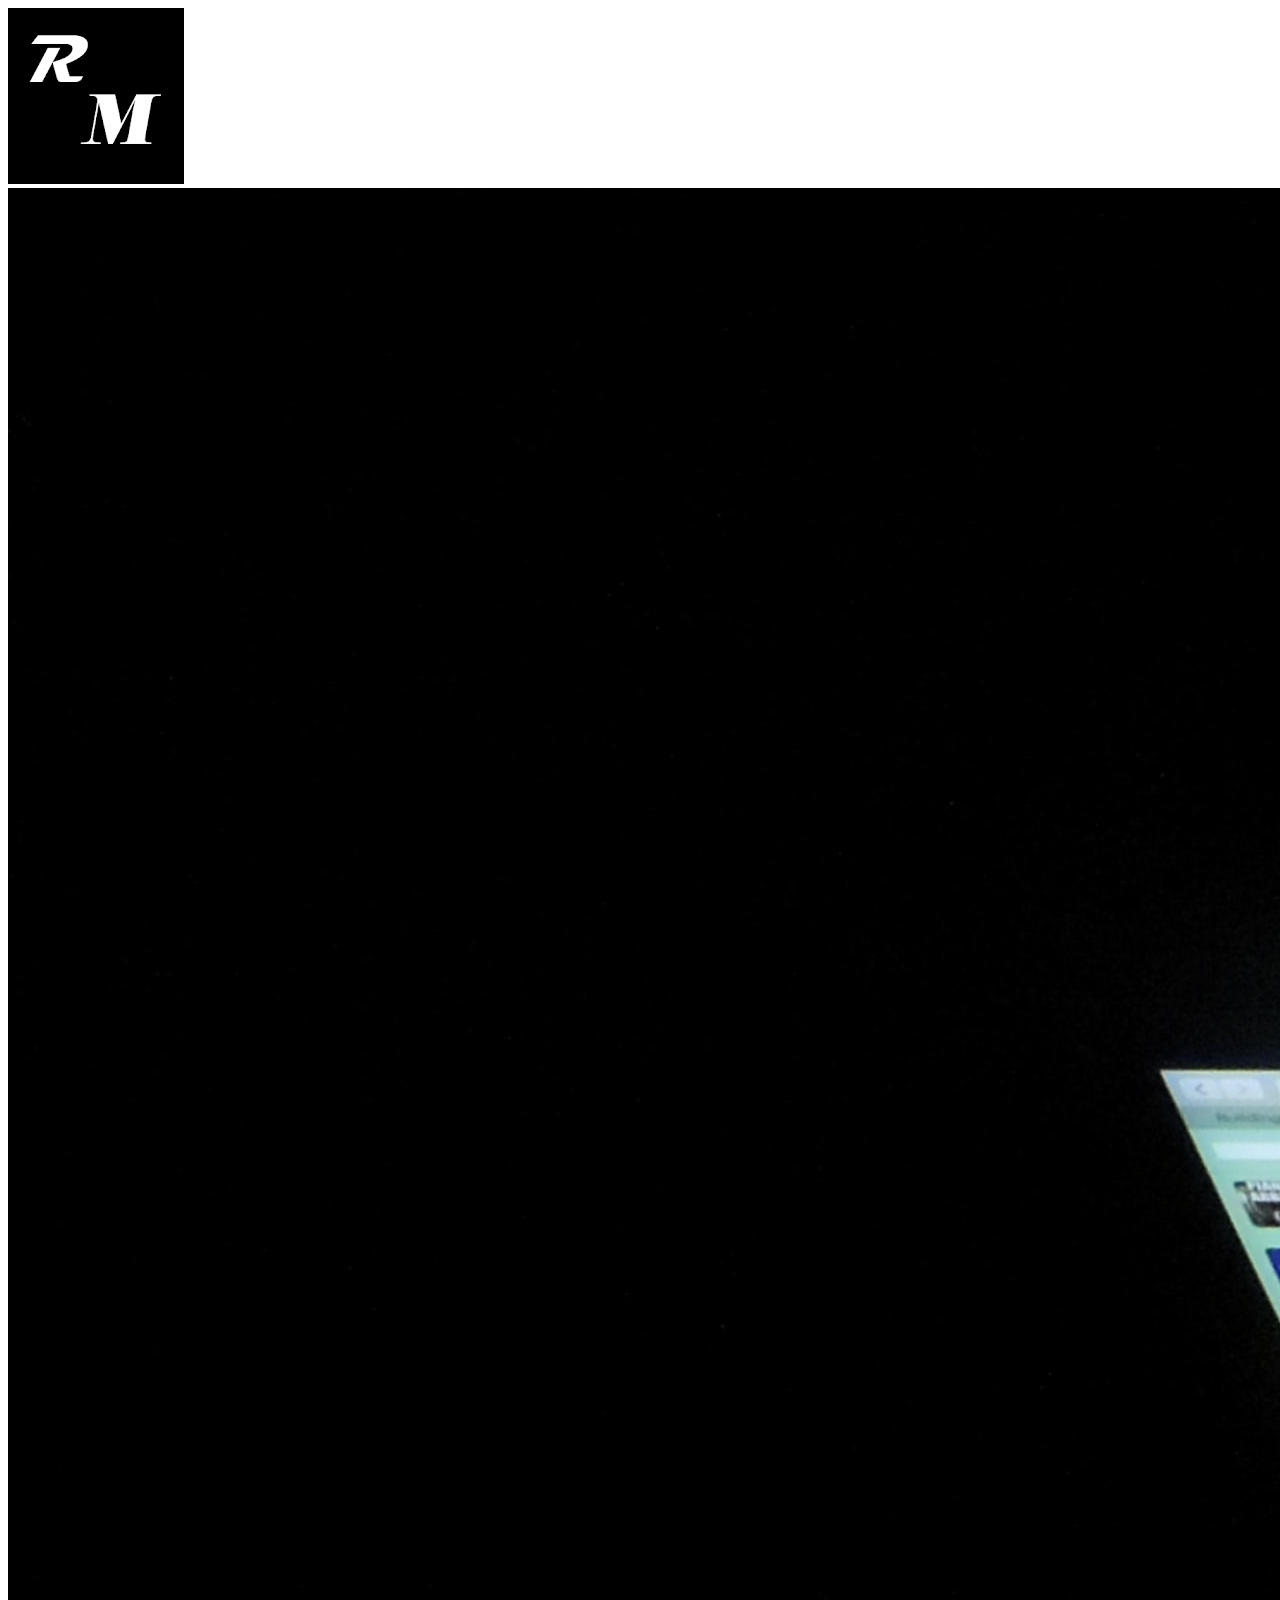
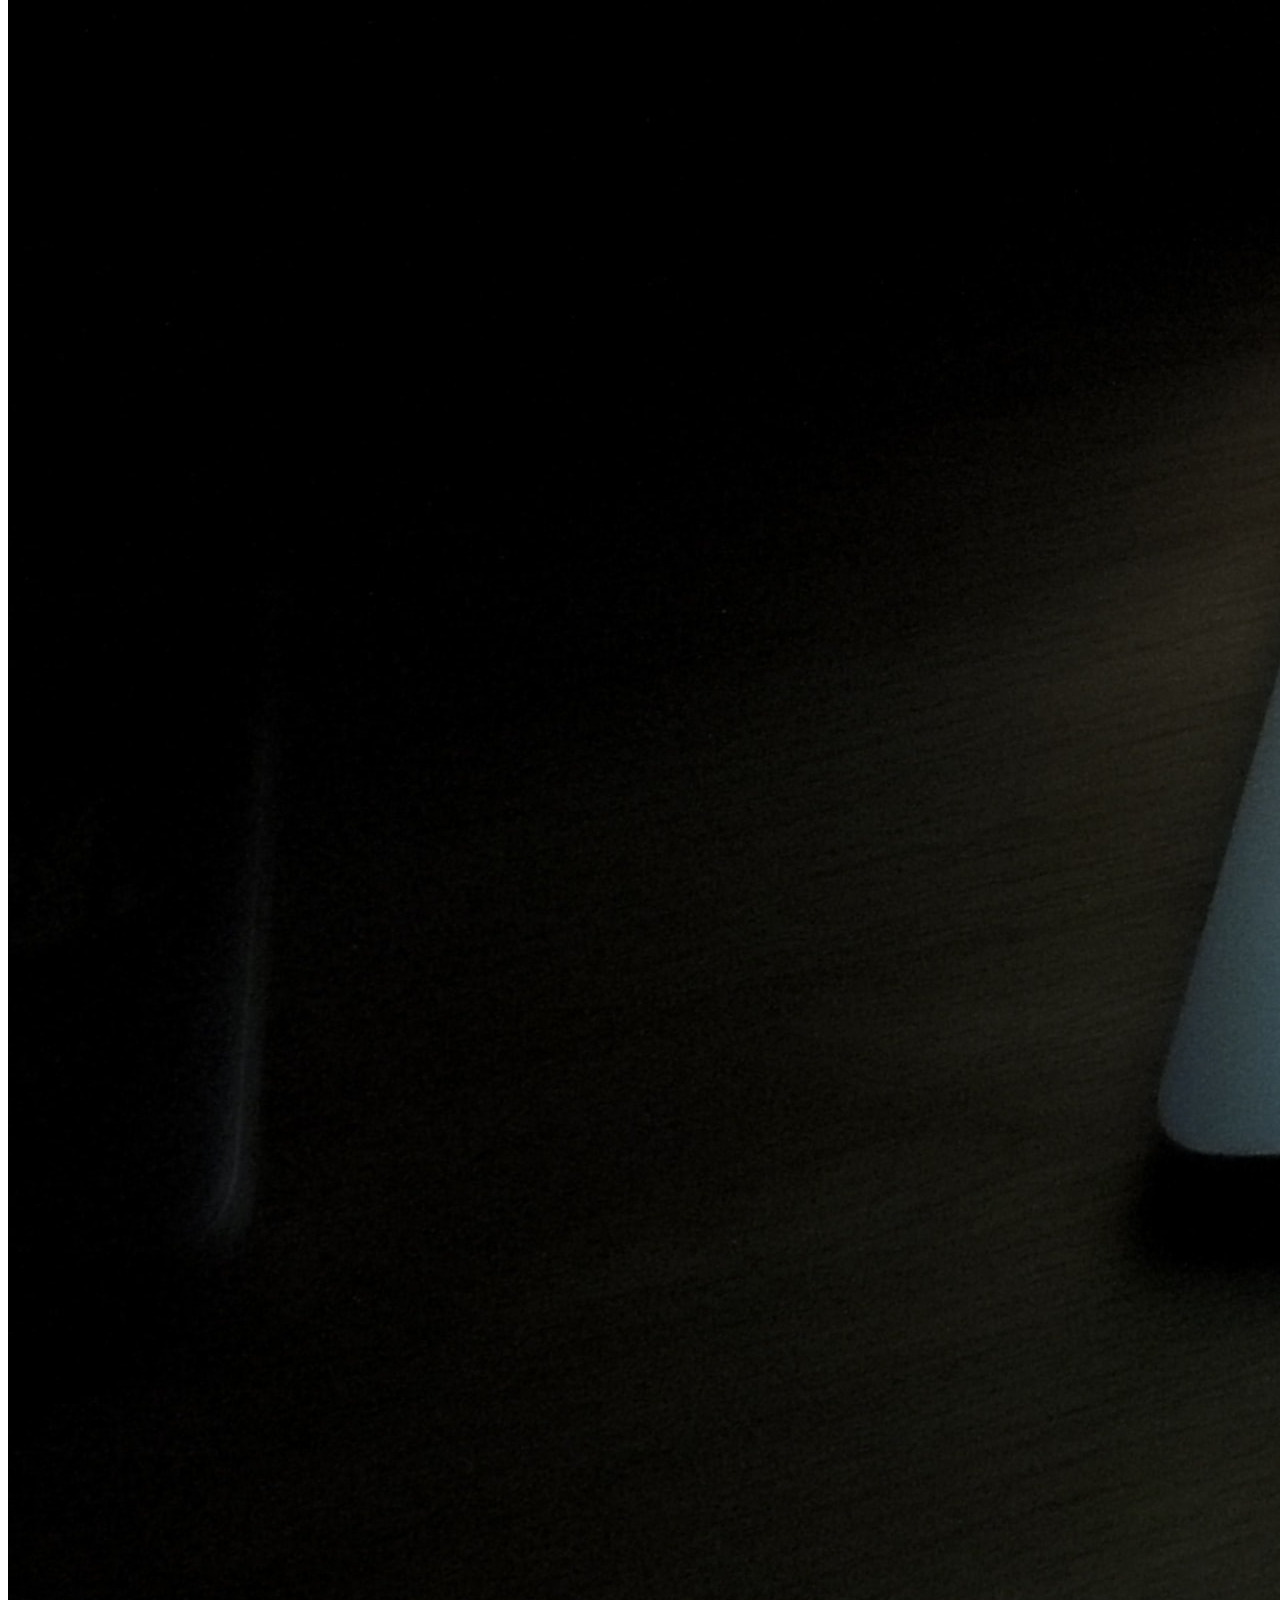
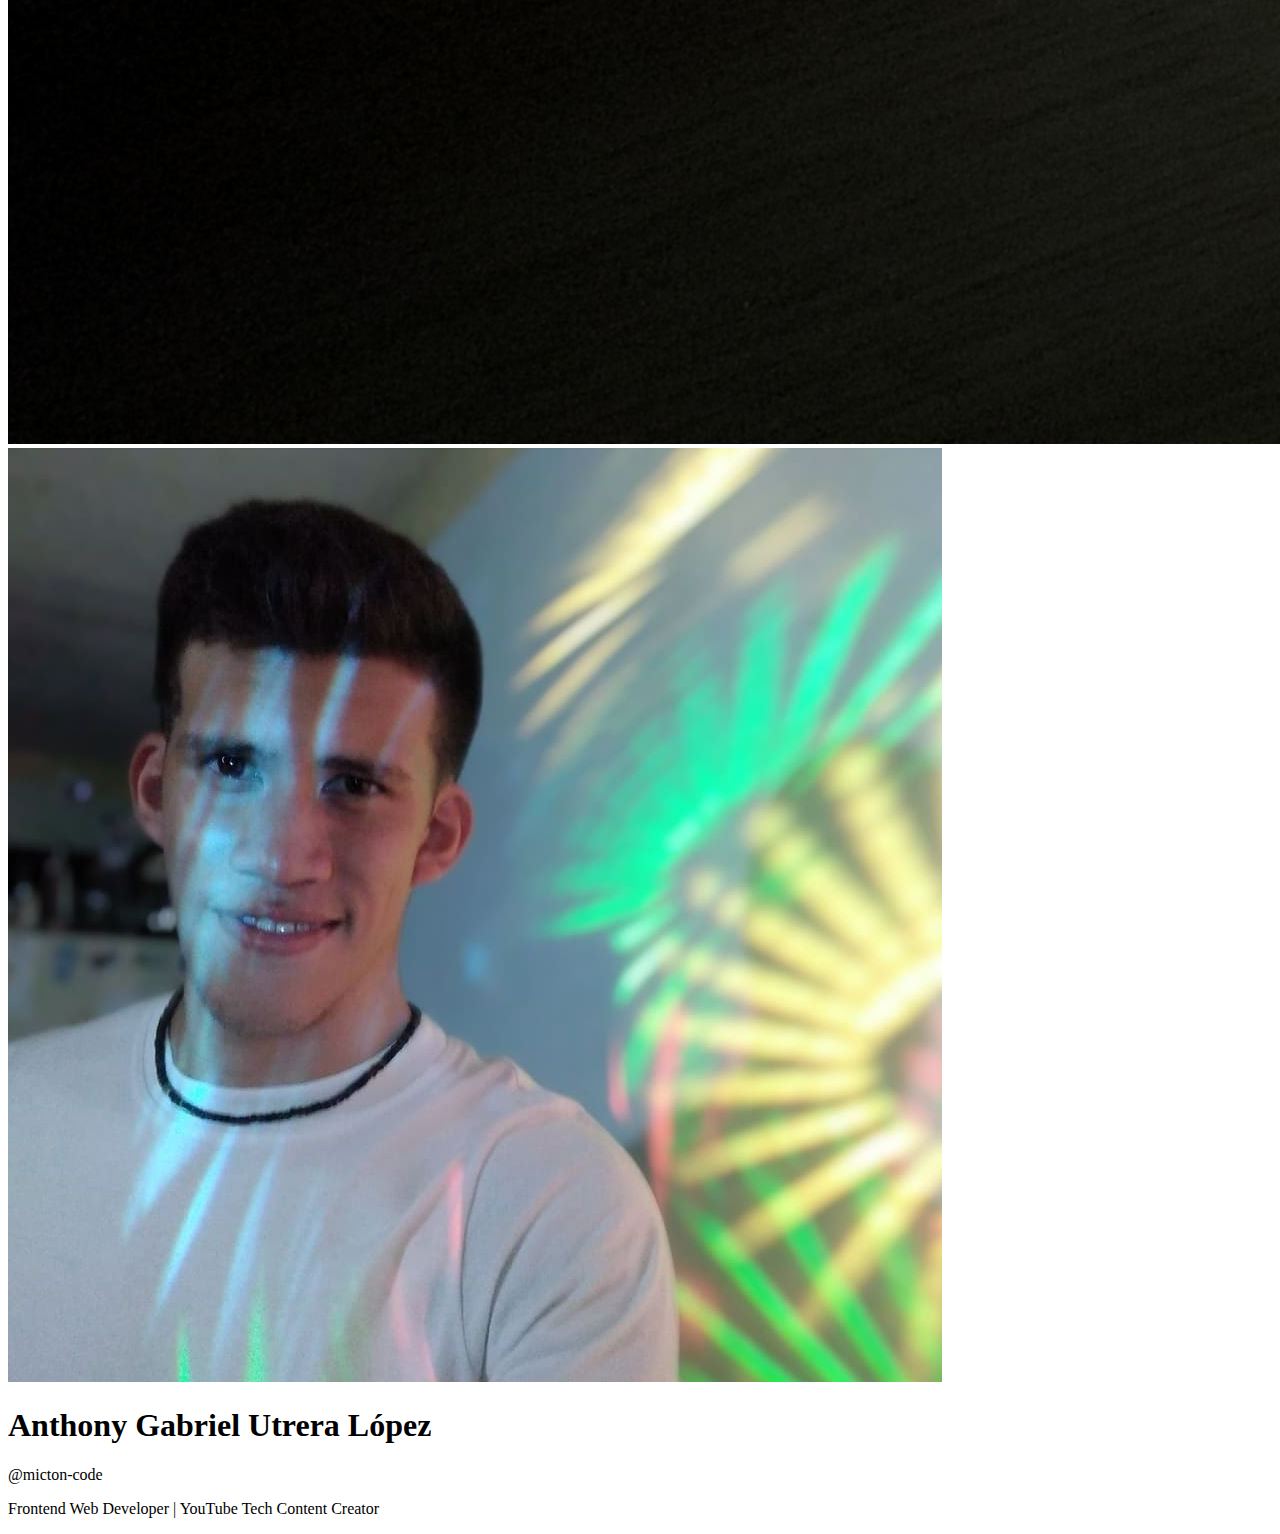
==== index.html @ 2269fe9c "Iniciando mi primer commit, en una practica" ====
<!DOCTYPE html>
<html lang="en">
<head>
    <meta charset="UTF-8">
    <meta http-equiv="X-UA-Compatible" content="IE=edge">
    <meta name="viewport" content="width=device-width, initial-scale=1.0">
    <title>Mi super título</title>
</head>
<body>
    <header>
        <div class="image-container" id="logo">
            <img src="./paginaOne/logo.jpg" alt="Logo"/>
        </div>
    </header>
    <section id="hero">
        <div class="image-container" id="computadora">
            <img src="/paginaOne/computadora.jpg" alt="Computadora"/>
        </div>
        <div class="informacion-contenedor">
            <div class="image-container" id="foto">
                <img src="./paginaOne/91253398_10207102554358568_5236414304692994048_n.jpg" alt="Mi foto"/>
            </div>
            <div class="informacion">
                <h1>Anthony Gabriel Utrera López</h1>
                <span>@micton-code</span>
                <p>Frontend Web Developer | YouTube Tech Content Creator</p>
            </div>
        </div>
    </section>
</body>
</html>
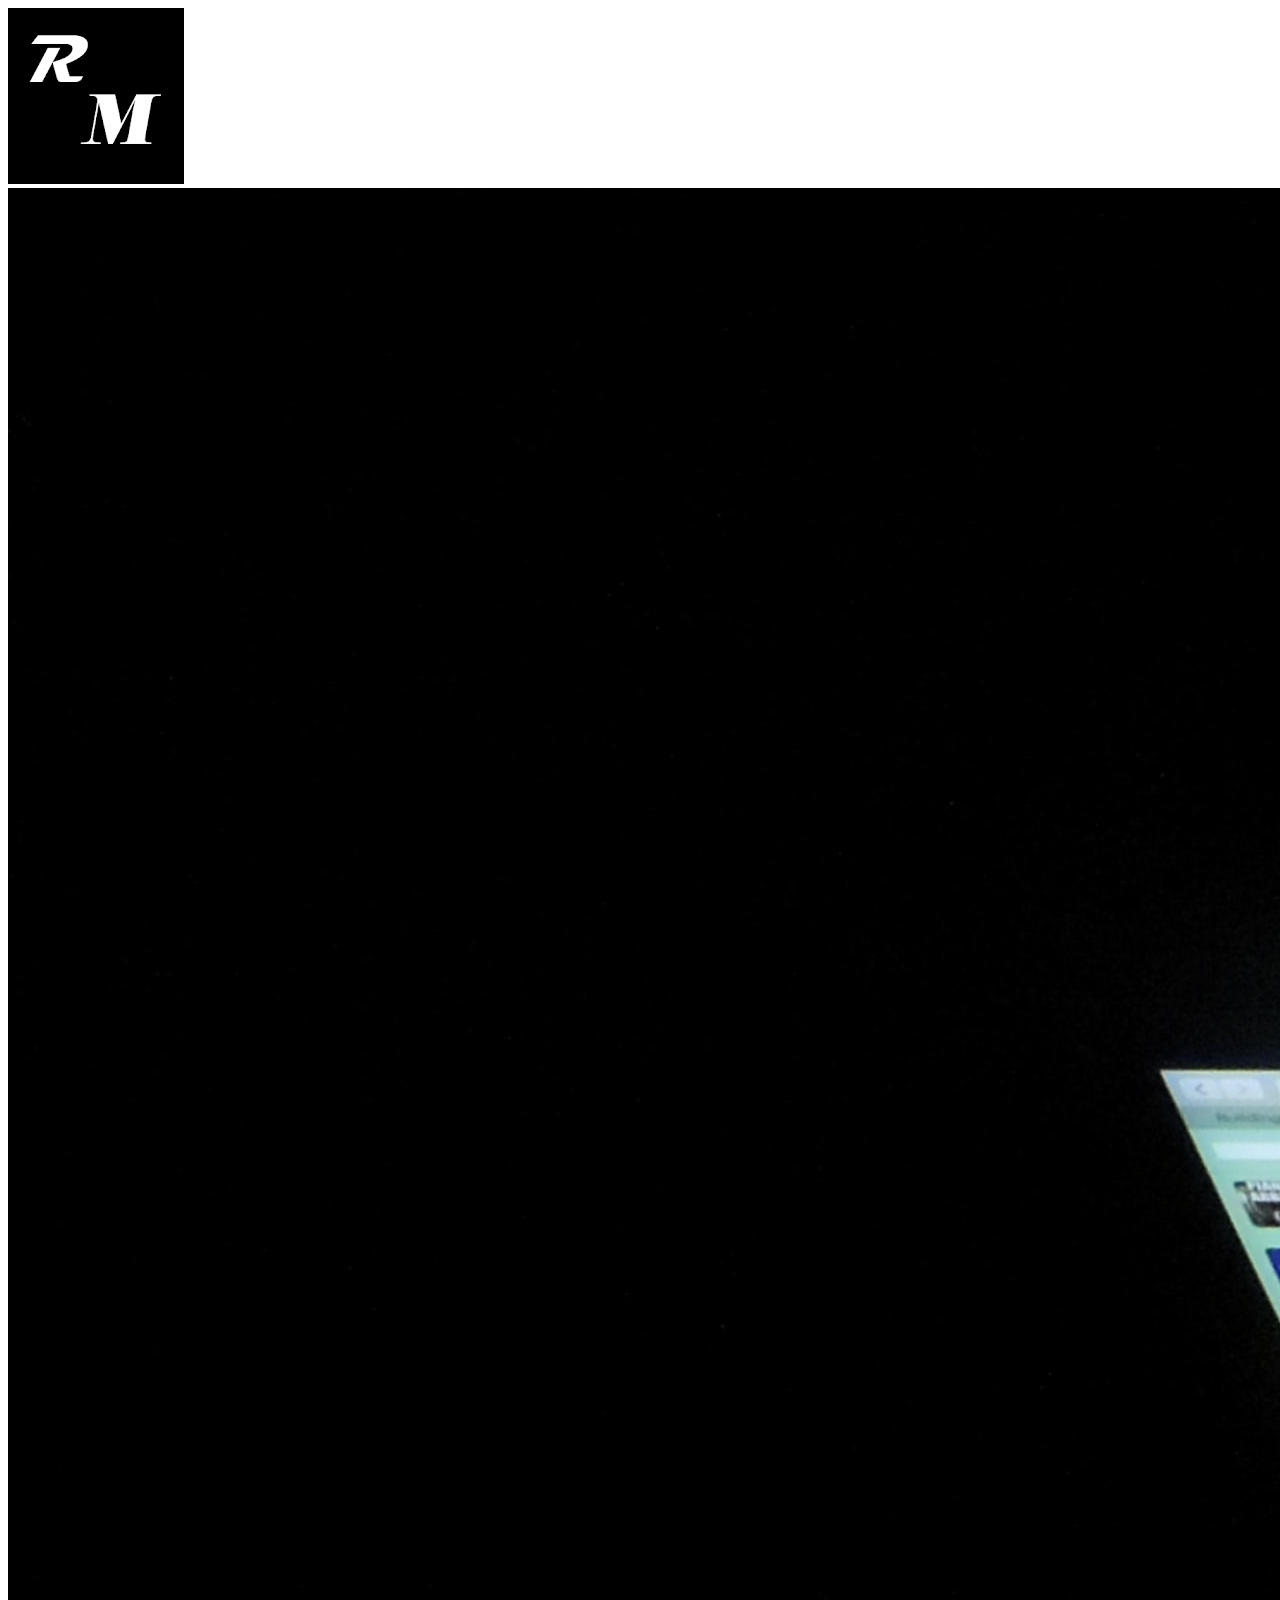
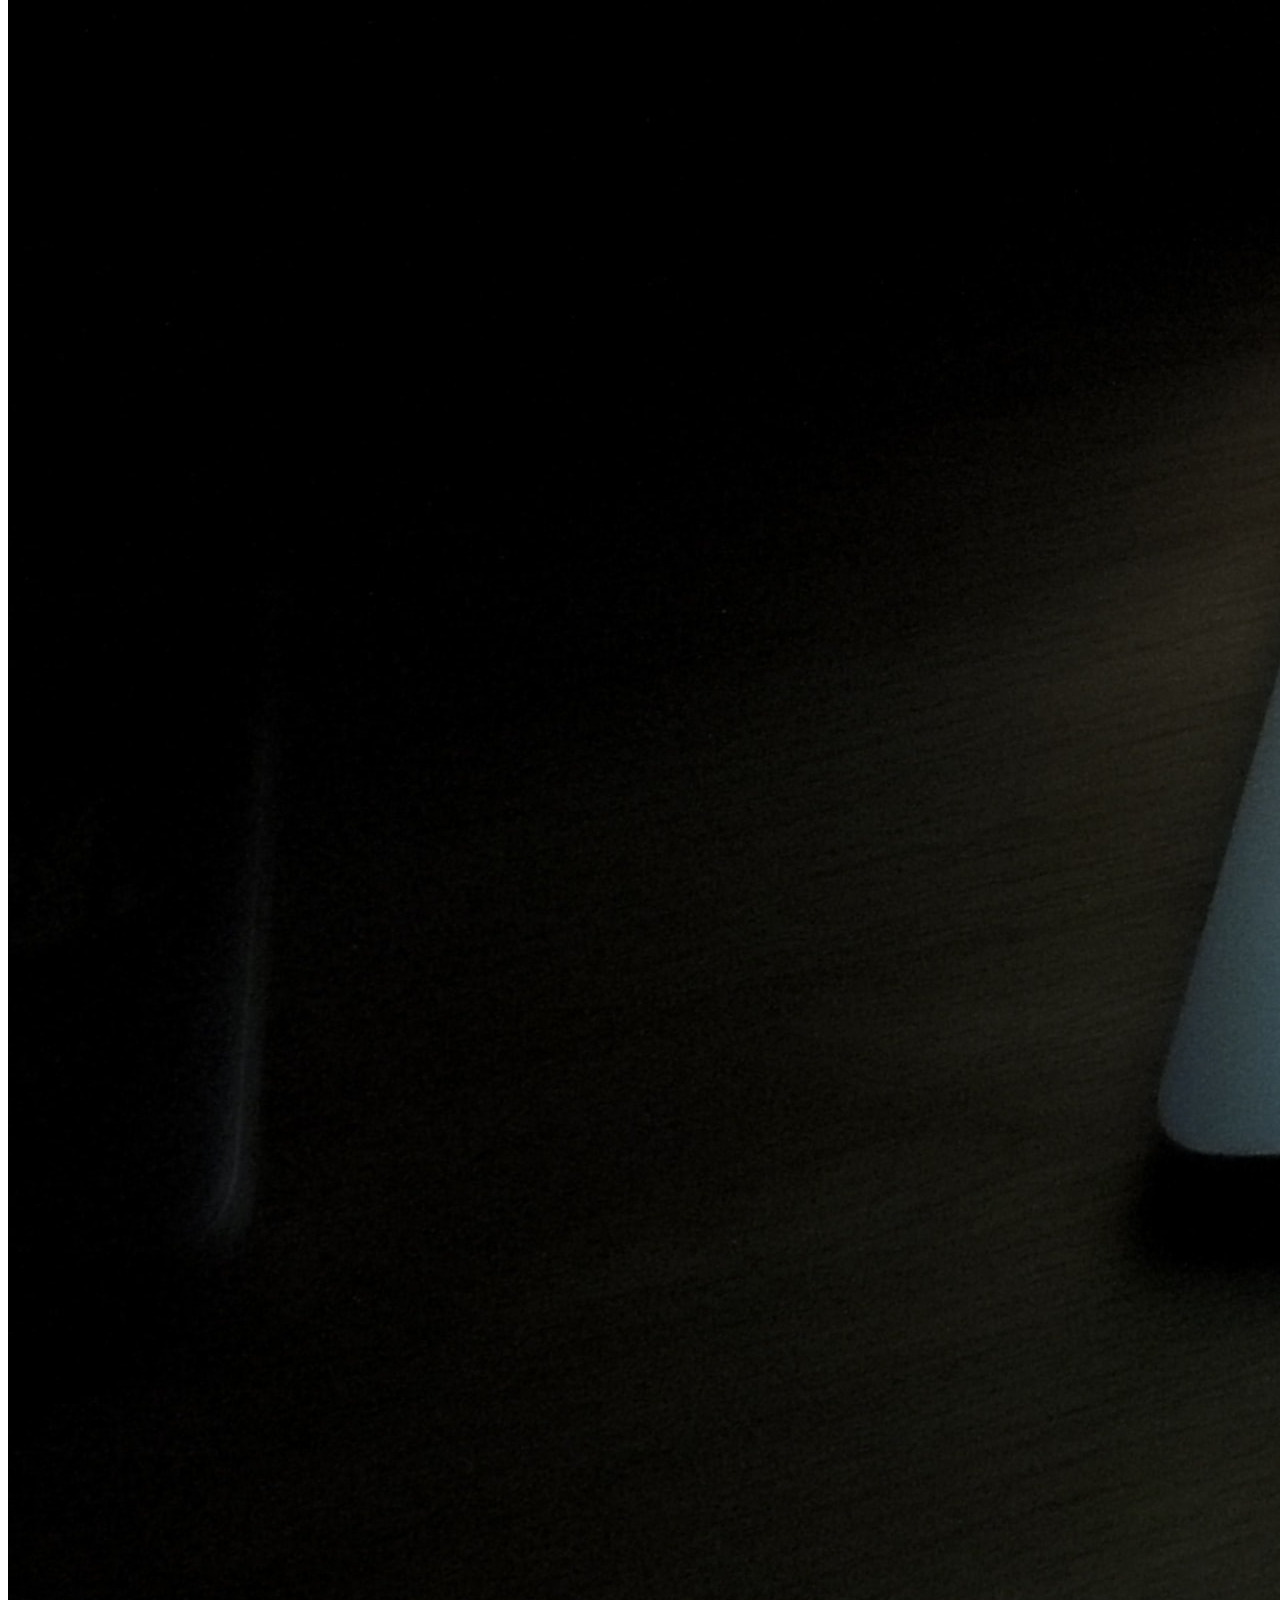
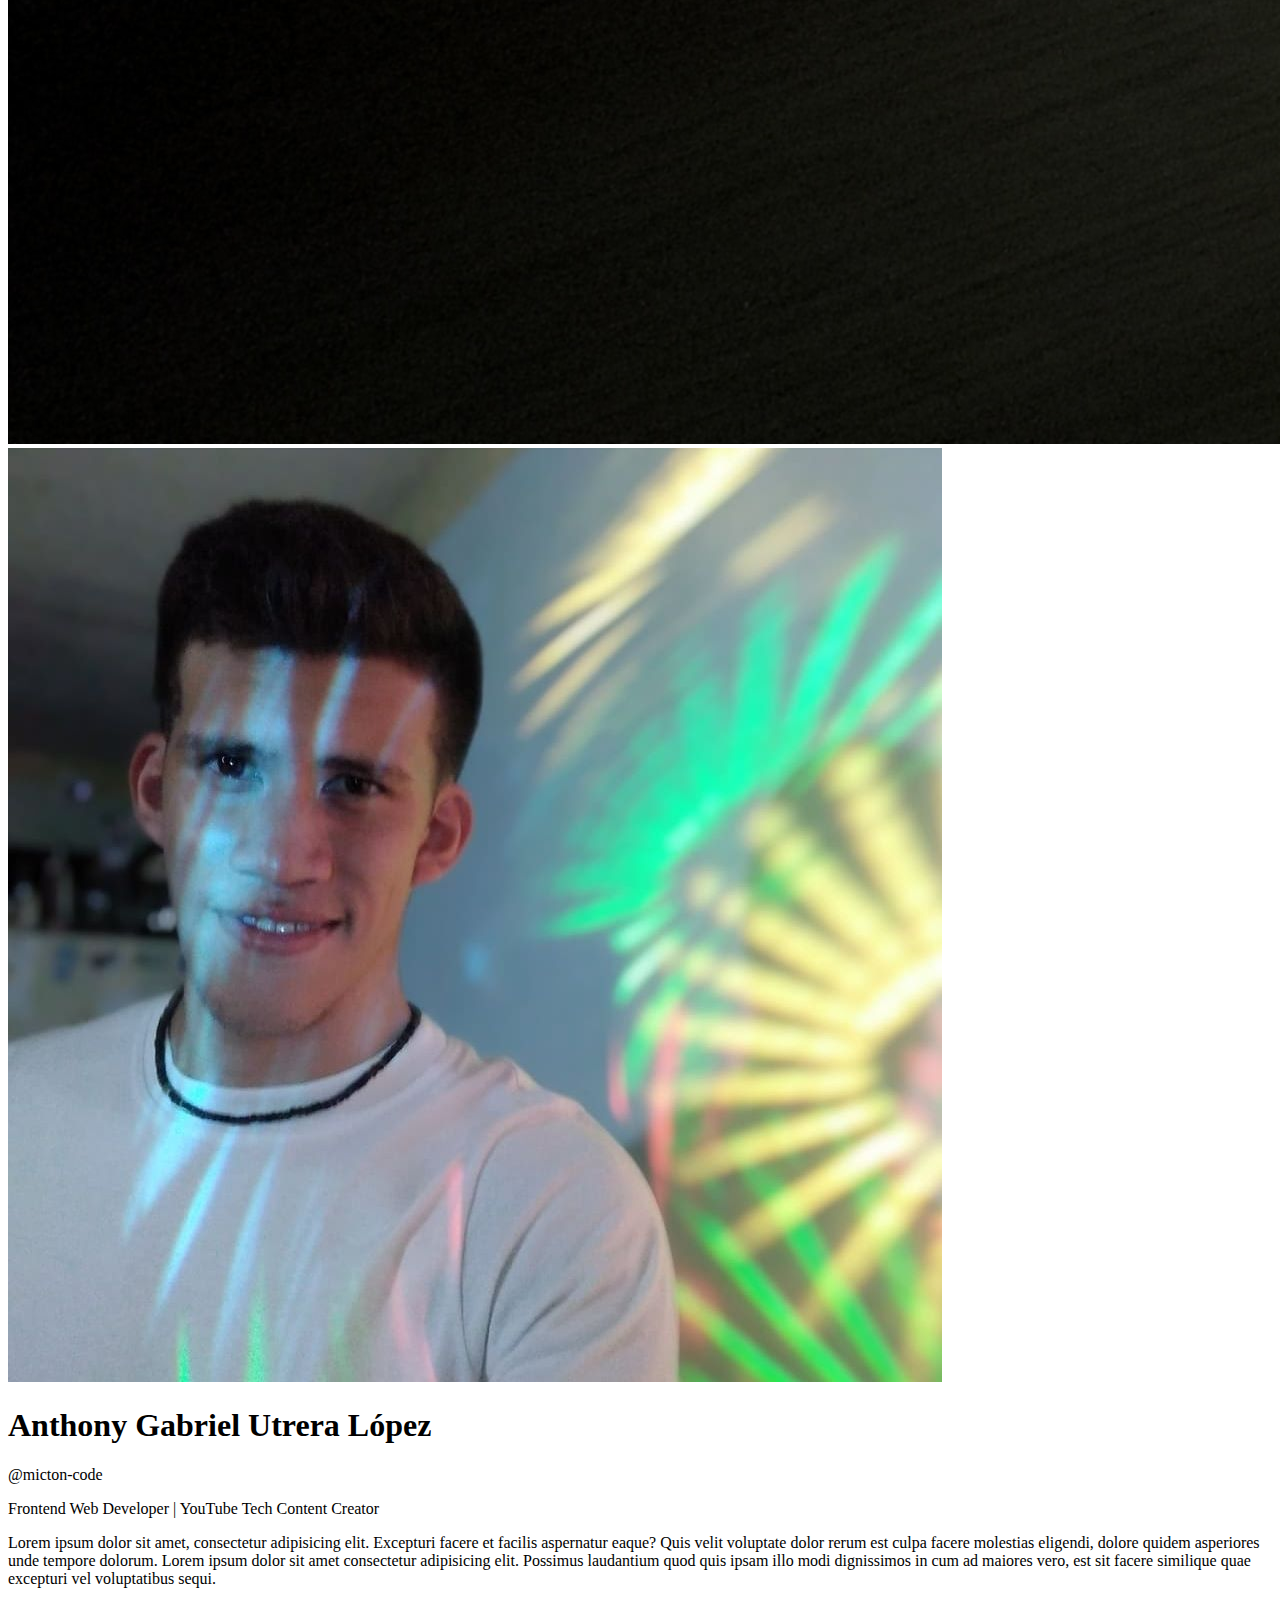
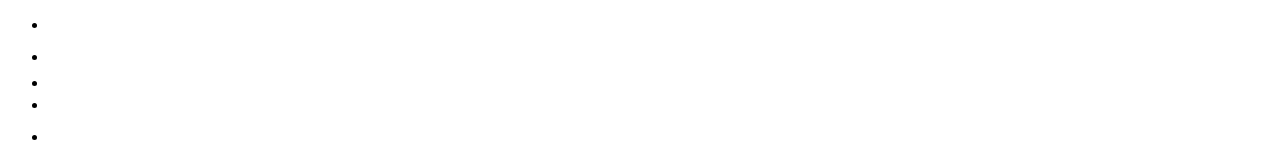
==== commit b431b3eb: "Se agrego el main, el cual contiene redes sociales y una descripcion" ====
--- a/index.html
+++ b/index.html
@@ -12,6 +12,7 @@
             <img src="./paginaOne/logo.jpg" alt="Logo"/>
         </div>
     </header>
+  
     <section id="hero">
         <div class="image-container" id="computadora">
             <img src="/paginaOne/computadora.jpg" alt="Computadora"/>
@@ -27,5 +28,35 @@
             </div>
         </div>
     </section>
+
+    <main>
+        <p>
+            Lorem ipsum dolor sit amet, consectetur adipisicing elit. Excepturi facere et facilis aspernatur eaque? Quis velit voluptate dolor rerum est culpa facere molestias eligendi, dolore quidem asperiores unde tempore dolorum.
+            Lorem ipsum dolor sit amet consectetur adipisicing elit. Possimus laudantium quod quis ipsam illo modi dignissimos in cum ad maiores vero, est sit facere similique quae excepturi vel voluptatibus sequi.
+        </p>
+        <ul class="social-icons">
+            
+            <li><a href="#" id="linkedIn" class="social-icon">
+                <img src="./paginaOne/linkedin.png" alt="linkedin">
+            </a></li>
+
+            <li><a href="#" id="gitHub" class="social-icon">
+                <img src="./paginaOne/github.png" alt="gitHub">
+            </a></li>
+
+            <li><a href="#" id="twitter" class="social-icon">
+                <img src="./paginaOne/twitter.png" alt="twitter">
+            </a></li>
+
+            <li><a href="#" id="youtube" class="social-icon">
+                <img src="./paginaOne/youtube.png" alt="youtube">
+            </a></li>
+
+            <li><a href="#" id="platzi" class="social-icon">
+                <img src="./paginaOne/platzi.png" alt="patzi">
+            </a></li>
+            
+        </ul>
+    </main>
 </body>
 </html>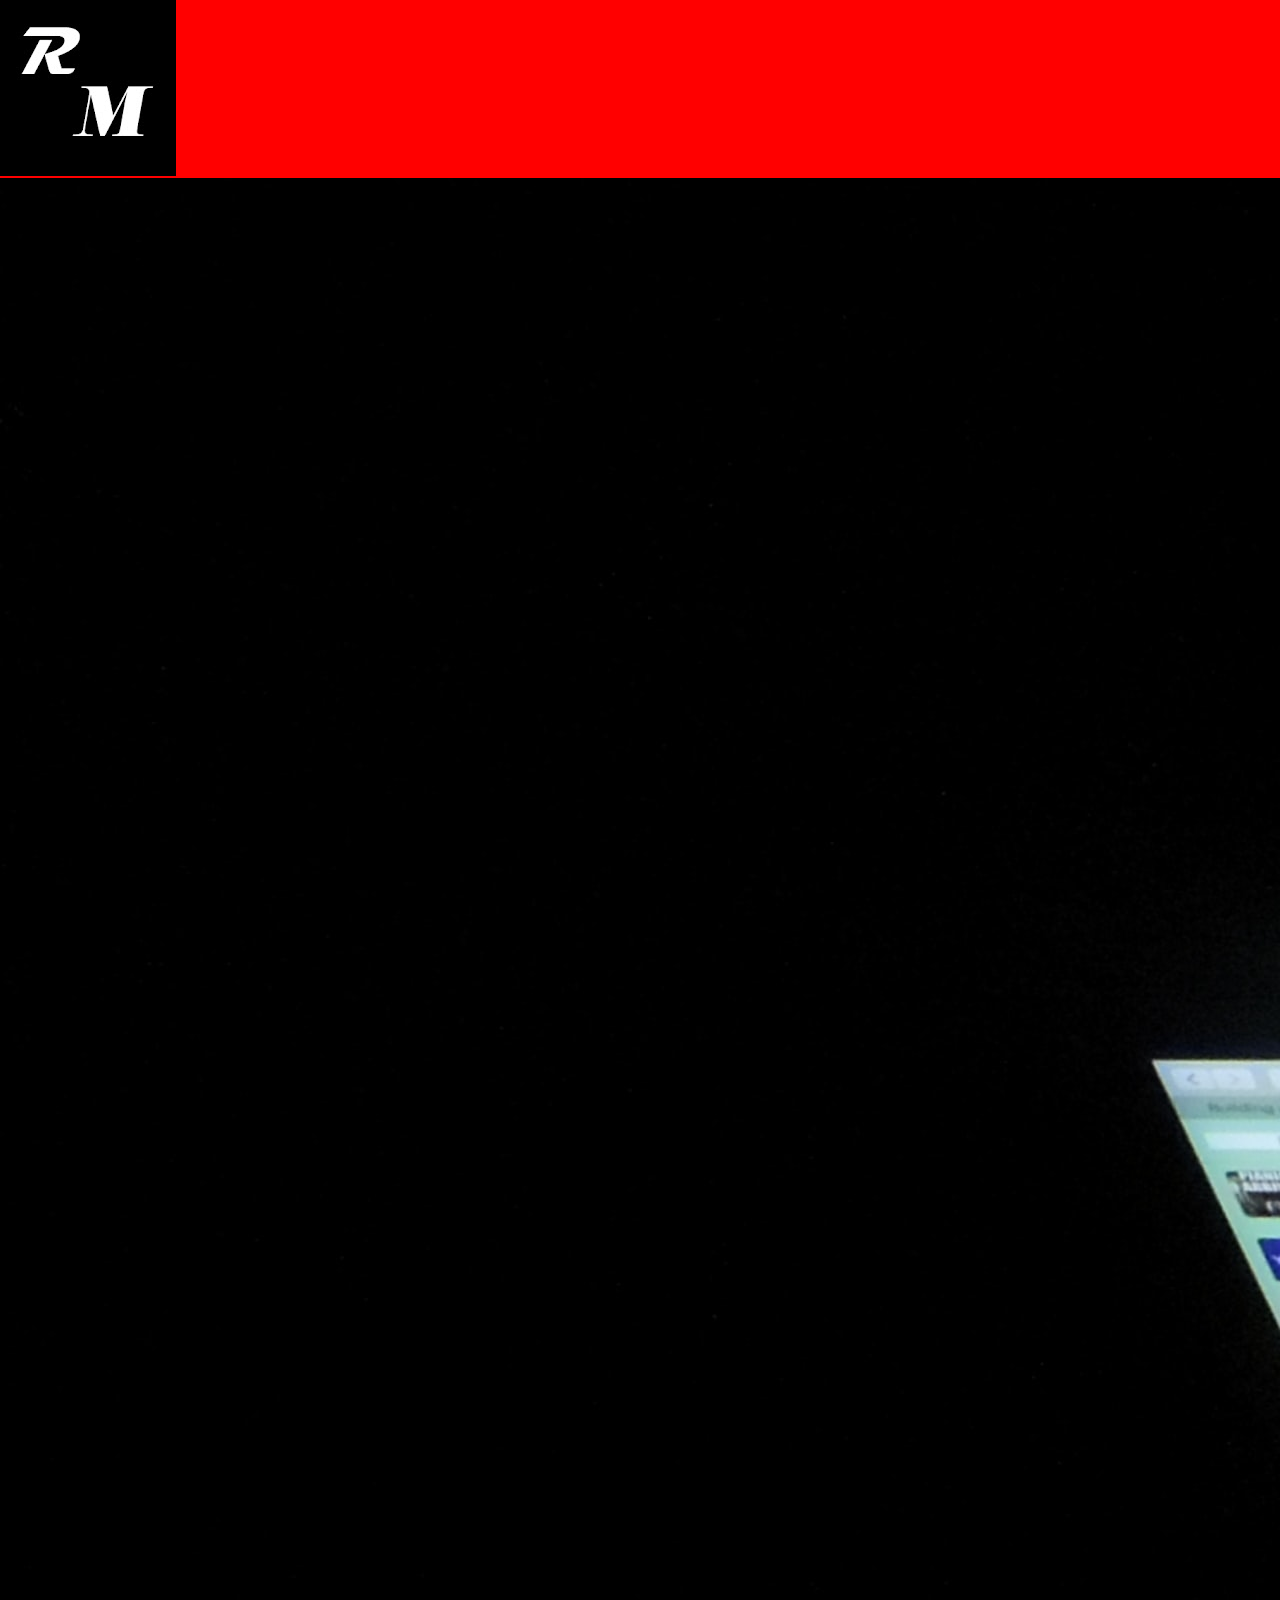
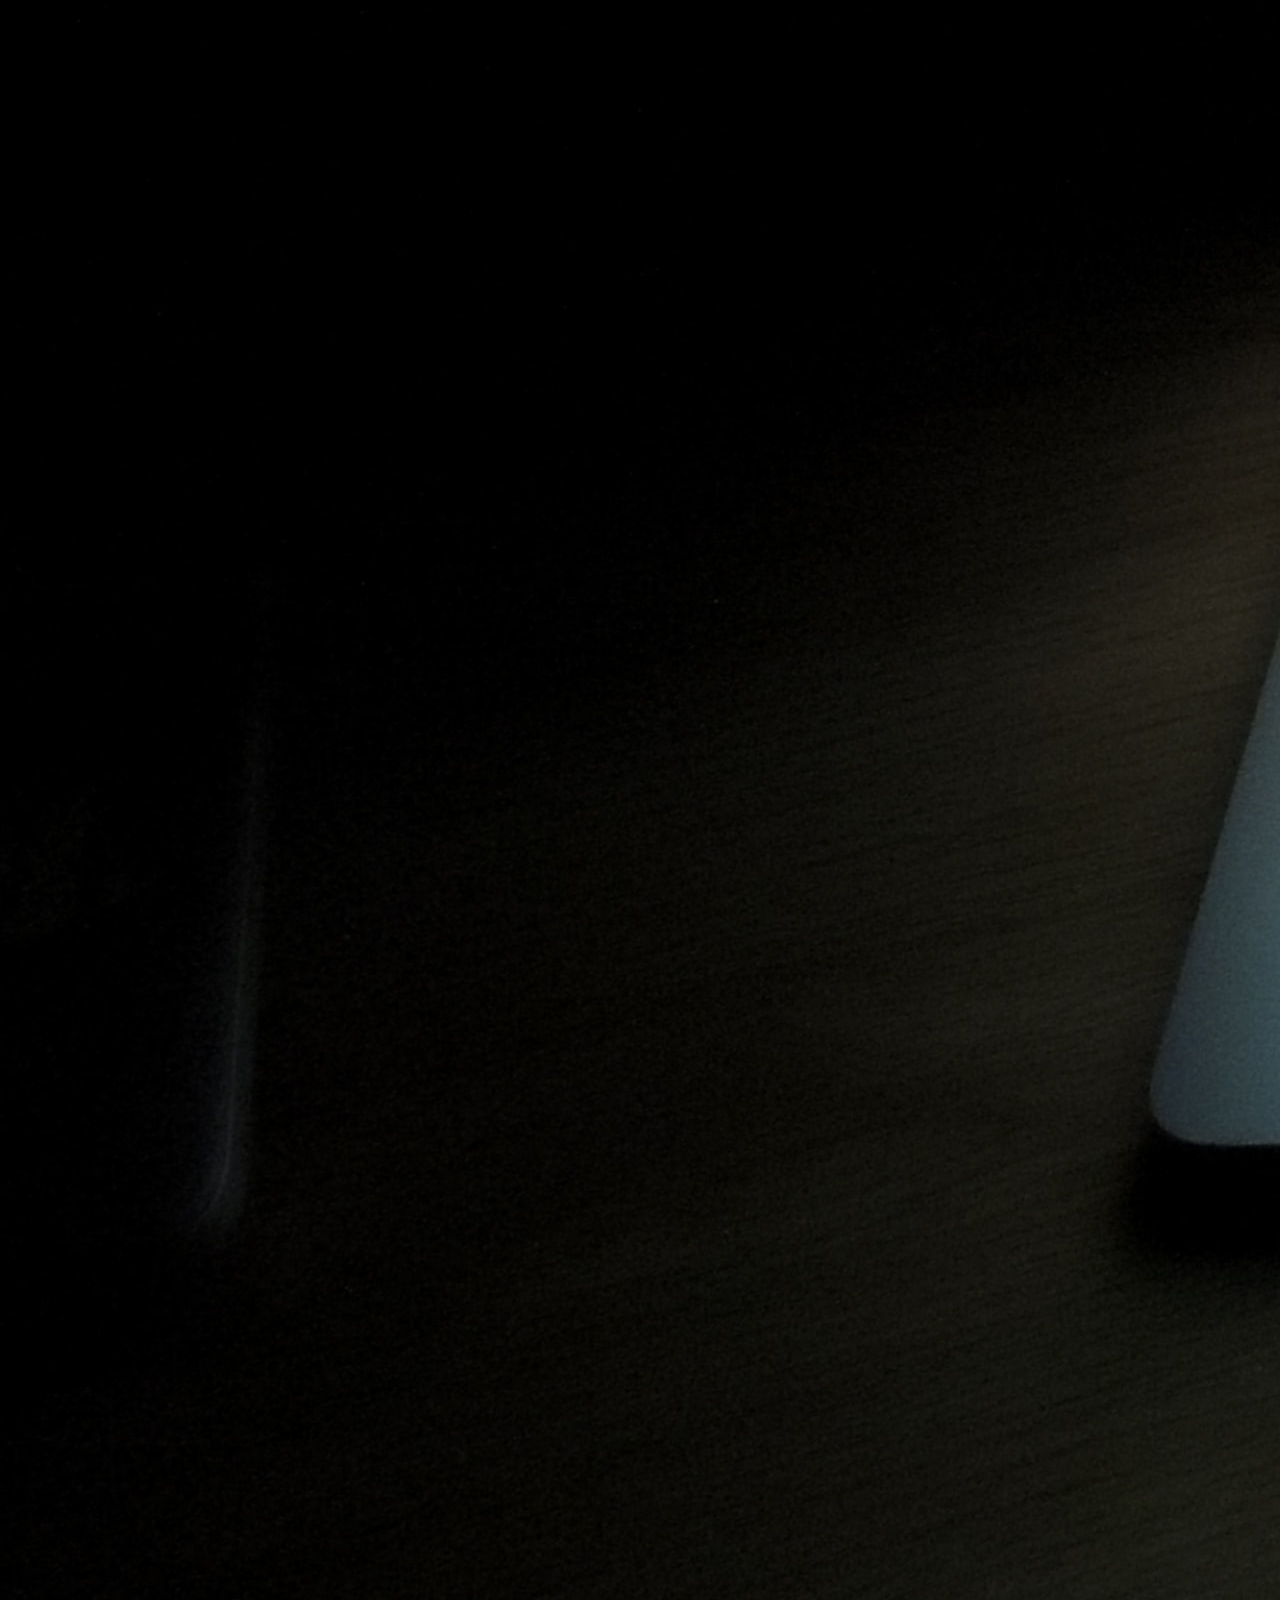
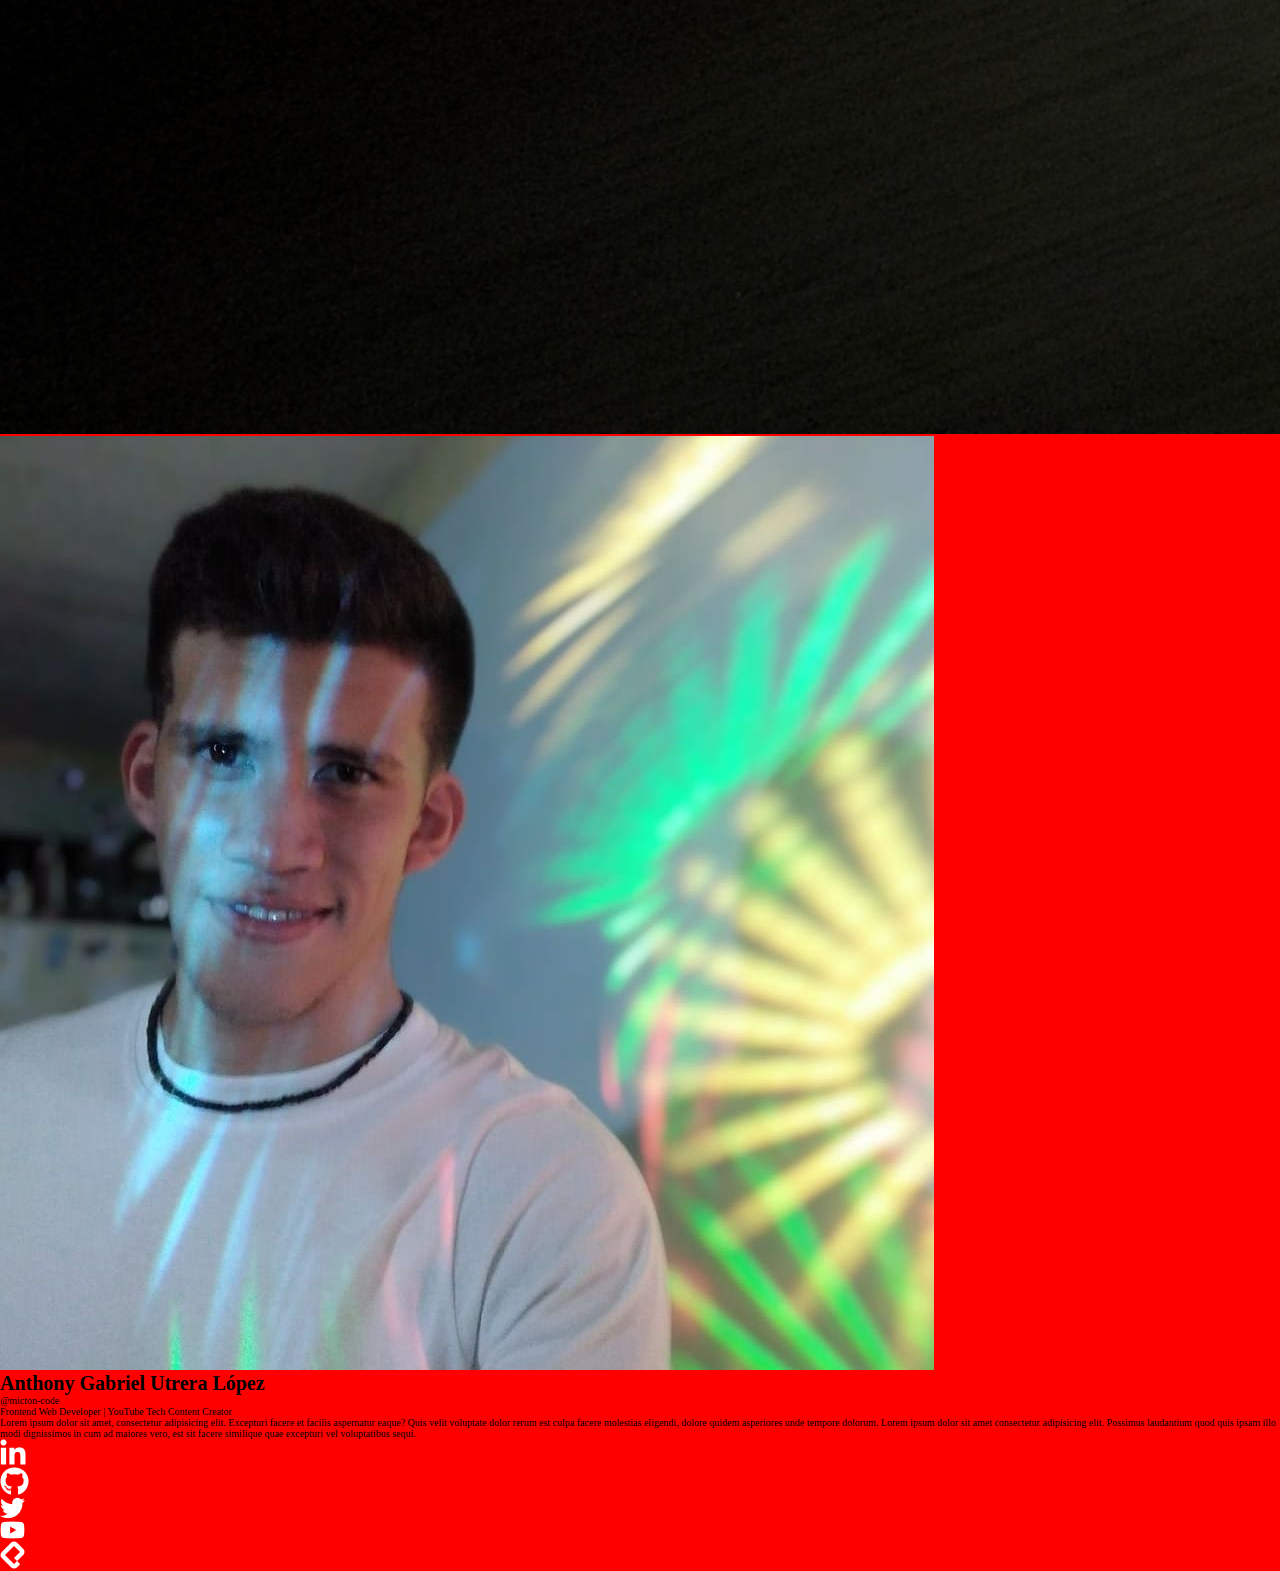
==== commit 36dc7a85: "Agrege al archivo style.css y comence a dar estilos" ====
--- a/index.html
+++ b/index.html
@@ -5,6 +5,7 @@
     <meta http-equiv="X-UA-Compatible" content="IE=edge">
     <meta name="viewport" content="width=device-width, initial-scale=1.0">
     <title>Mi super título</title>
+    <link rel="stylesheet" href="./css/style.css">
 </head>
 <body>
     <header>
--- a/css/style.css
+++ b/css/style.css
@@ -0,0 +1,11 @@
+*{
+    box-sizing: border-box;
+    margin: 0;
+    padding: 0;
+}
+html{
+    font-size: 62.5%;
+}
+body{
+    background-color: red;
+}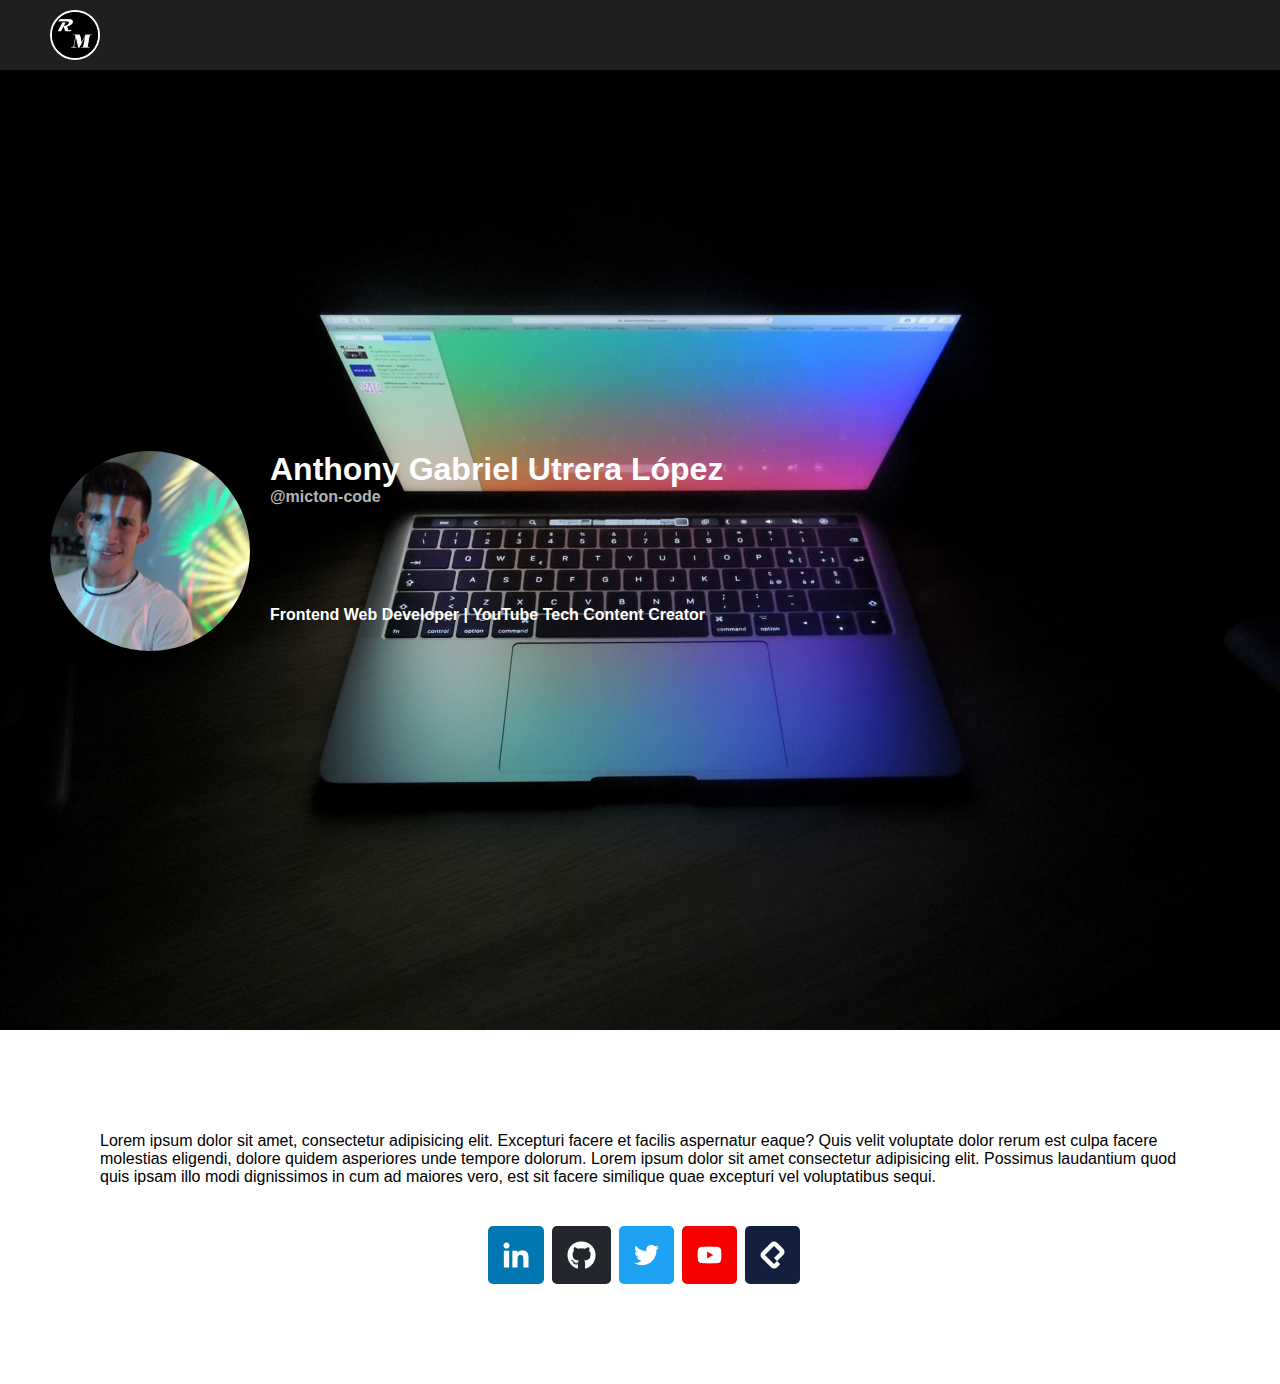
==== commit c422ddf7: "agrege la url de la imagen de la computadora" ====
--- a/index.html
+++ b/index.html
@@ -16,7 +16,7 @@
   
     <section id="hero">
         <div class="image-container" id="computadora">
-            <img src="/paginaOne/computadora.jpg" alt="Computadora"/>
+            <img src="./paginaOne/computadora.jpg" alt="Computadora"/>
         </div>
         <div class="informacion-contenedor">
             <div class="image-container" id="foto">
--- a/css/style.css
+++ b/css/style.css
@@ -3,9 +3,128 @@
     margin: 0;
     padding: 0;
 }
+
 html{
     font-size: 62.5%;
 }
+
 body{
-    background-color: red;
+    font-family: Arial, Helvetica, sans-serif ;
+    
+}
+
+/* Estilos generales*/
+
+.image-container {
+    display: flex;
+}
+.image-container img {
+    width: 100%;
+
+}
+
+/* Estilos de header */
+
+header{
+    background: #1f1f1f;
+    padding: 1rem 5rem;
+}
+
+#logo {
+    width: 5rem;
+}
+
+#logo img {
+    border-radius: 100% ;
+    border: .2rem solid #fff;
+}
+
+/* Estilos del hero */
+
+#hero {
+    position: relative;
+}
+
+#hero #computadora {
+    display: inline-block;
+    width: 100%; 
+}
+
+#hero .informacion-contenedor {
+    font-size: 1.6rem;
+    position: absolute;
+    top: 50%;
+    transform:  translateY(-50%);
+    left: 0;
+    width: 100%;
+    color: #fff;
+    padding: 0 5rem;
+    display: flex;
+}
+
+#hero .informacion-contenedor #foto {
+    width: 20rem;
+}
+
+#hero .informacion-contenedor #foto img {
+    border-radius: 100%;
+}
+
+#hero .informacion-contenedor .informacion {
+    margin-left: 2rem;
+    font-weight: bold;
+}
+
+#hero .informacion-contenedor .informacion span {
+    color: #b5b5b5;
+    margin-bottom: 10rem;
+    display: inline-block;
+}
+
+/* Estilos del main */
+
+main {
+    padding: 10rem;
+    font-size: 1.6rem;
+}
+
+main .social-icons {
+    display: flex;
+    justify-content: center;
+    margin-top: 4rem;
+    list-style: none;
+}
+
+main .social-icons li {
+    margin-left: 0.8rem;
+}
+
+main .social-icons .social-icon{
+    display: flex;
+    justify-content: center;
+    align-items: center;
+    padding: 1.5rem;
+    border-radius: .5rem;
+    width: 100%;
+    height: 100%;
+}
+
+main .social-icons #linkedIn {
+    background: #0077b0;
+}
+
+main .social-icons #gitHub {
+    background: #23272d;
+}
+
+main .social-icons #twitter {
+    background: #1da1f2;
+}
+
+main .social-icons #youtube {
+    background: #f70000;
+}
+
+main .social-icons #platzi {
+    background: #121f3d;
 }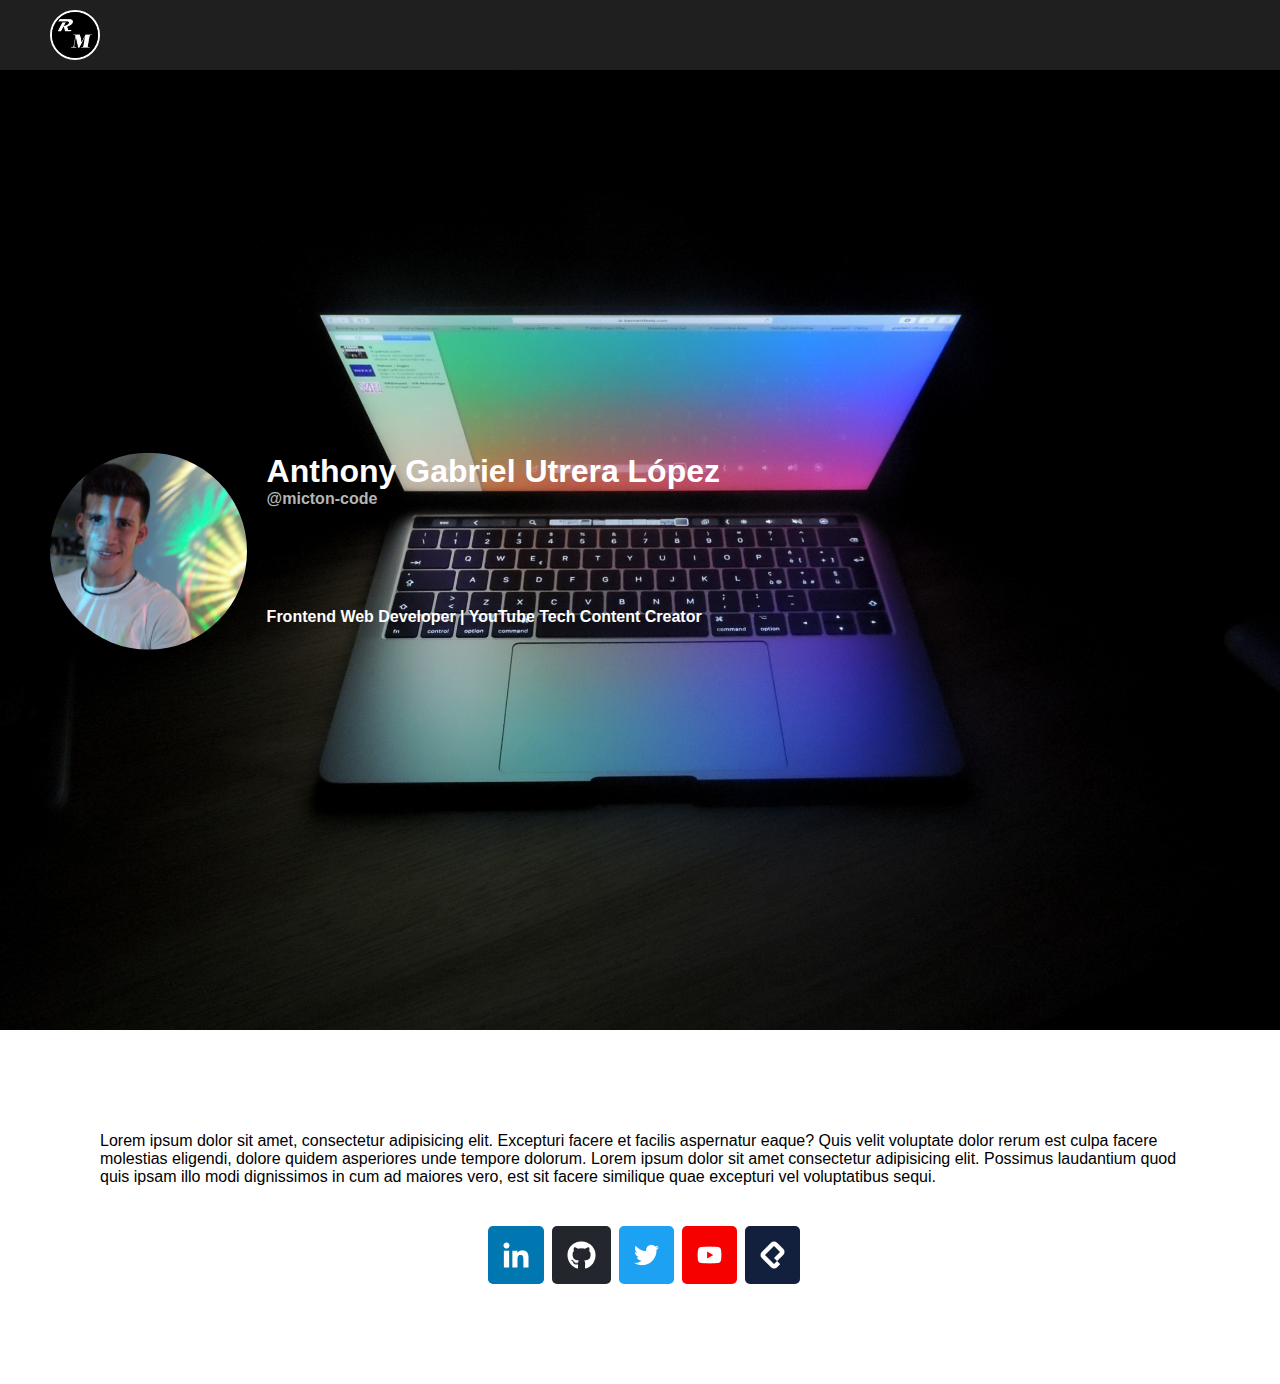
==== commit 766ba5b5: "coloque enlaces url de redes sociales y modifique un poco el tama;o de la foto de perfil" ====
--- a/index.html
+++ b/index.html
@@ -41,19 +41,19 @@
                 <img src="./paginaOne/linkedin.png" alt="linkedin">
             </a></li>
 
-            <li><a href="#" id="gitHub" class="social-icon">
+            <li><a href="https://github.com/micton-code" id="gitHub" class="social-icon" target="_blank">
                 <img src="./paginaOne/github.png" alt="gitHub">
             </a></li>
 
-            <li><a href="#" id="twitter" class="social-icon">
+            <li><a href="https://twitter.com/anthogabo" id="twitter" class="social-icon" target="_blank">
                 <img src="./paginaOne/twitter.png" alt="twitter">
             </a></li>
 
-            <li><a href="#" id="youtube" class="social-icon">
+            <li><a href="https://www.youtube.com/channel/UCd9hRpXojZ8_OcOFBKNjvZw" id="youtube" class="social-icon" target="_blank">
                 <img src="./paginaOne/youtube.png" alt="youtube">
             </a></li>
 
-            <li><a href="#" id="platzi" class="social-icon">
+            <li><a href="https://platzi.com/p/anthony-utrera/" id="platzi" class="social-icon" target="_blank">
                 <img src="./paginaOne/platzi.png" alt="patzi">
             </a></li>
             
--- a/css/style.css
+++ b/css/style.css
@@ -73,6 +73,7 @@
 #hero .informacion-contenedor .informacion {
     margin-left: 2rem;
     font-weight: bold;
+    width: calc(100% - 200px);
 }
 
 #hero .informacion-contenedor .informacion span {
@@ -127,4 +128,6 @@
 
 main .social-icons #platzi {
     background: #121f3d;
-}+}
+
+@media